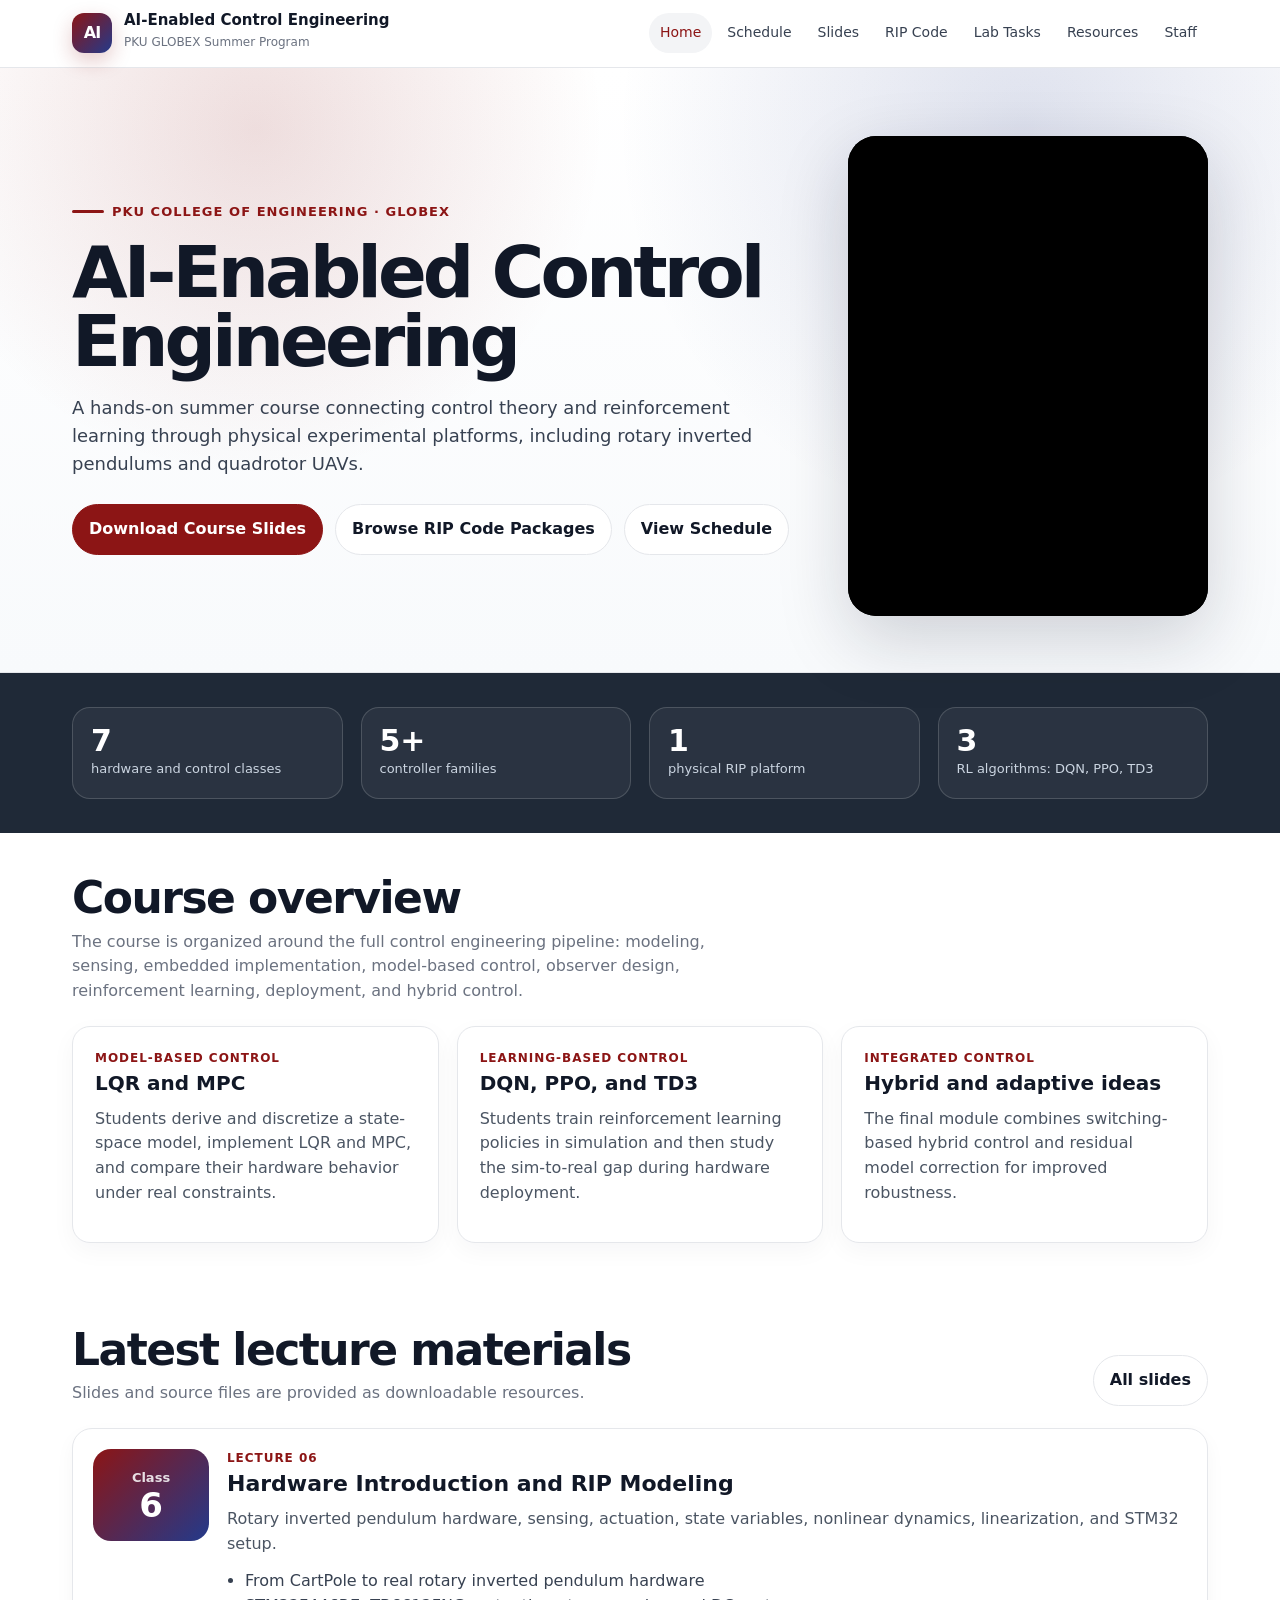
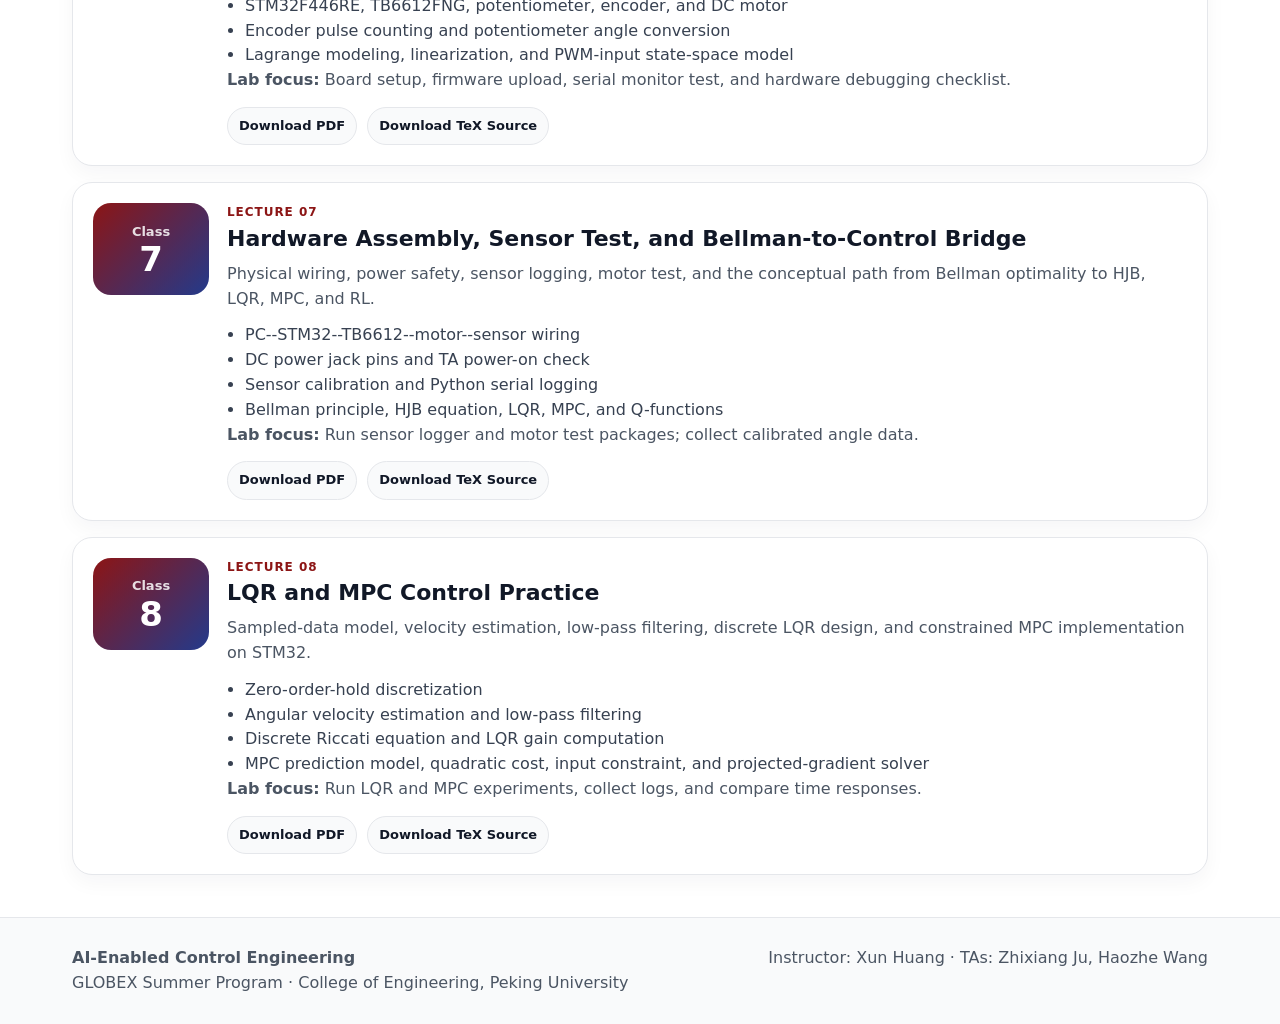
==== index.html @ 056799bc "Initial course website" ====
<!doctype html>
<html lang="en">
<head>
  <meta charset="utf-8">
  <meta name="viewport" content="width=device-width, initial-scale=1">
  <title>Home · AI-Enabled Control Engineering</title>
  <meta name="description" content="Course website for AI-Enabled Control Engineering, PKU College of Engineering GLOBEX Summer Program.">
  <link rel="stylesheet" href="assets/css/styles.css">

  <style>
    .hero-inner {
      display: grid;
      grid-template-columns: minmax(0, 1.15fr) 360px;
      gap: 56px;
      align-items: center;
    }

    .hero-visual {
      width: 360px;
      max-width: 100%;
      justify-self: end;
      border-radius: 28px;
      overflow: hidden;
      background: #000;
      box-shadow: 0 24px 70px rgba(15, 23, 42, 0.18);
    }

    .hero-video {
      display: block;
      width: 100%;
      aspect-ratio: 3 / 4;
      object-fit: cover;
      background: #000;
    }

    @media (max-width: 900px) {
      .hero-inner {
        grid-template-columns: 1fr;
        gap: 32px;
      }

      .hero-visual {
        width: 320px;
        justify-self: center;
      }
    }
  </style>
</head>

<body>

<header class="site-header">
  <nav class="nav">
    <a class="brand" href="index.html" aria-label="Course home">
      <span class="brand-mark">AI</span>
      <span class="brand-text">
        <strong>AI-Enabled Control Engineering</strong>
        <span>PKU GLOBEX Summer Program</span>
      </span>
    </a>

    <div class="nav-links">
      <a href="index.html">Home</a>
      <a href="schedule.html">Schedule</a>
      <a href="lectures.html">Slides</a>
      <a href="code.html">RIP Code</a>
      <a href="tasks.html">Lab Tasks</a>
      <a href="resources.html">Resources</a>
      <a href="staff.html">Staff</a>
    </div>
  </nav>
</header>

<section class="hero">
  <div class="hero-inner">

    <div>
      <div class="eyebrow">PKU College of Engineering · GLOBEX</div>

      <h1>AI-Enabled Control Engineering</h1>

      <p>
        A hands-on summer course connecting control theory and reinforcement learning
        through physical experimental platforms, including rotary inverted pendulums
        and quadrotor UAVs.
      </p>

      <div class="hero-actions">
        <a class="btn primary" href="lectures.html">Download Course Slides</a>
        <a class="btn" href="code.html">Browse RIP Code Packages</a>
        <a class="btn" href="schedule.html">View Schedule</a>
      </div>
    </div>

    <div class="hero-visual">
      <video
        class="hero-video"
        src="assets/vd/RIP_site.mp4"
        autoplay
        muted
        loop
        playsinline
        preload="auto">
      </video>
    </div>

  </div>
</section>

<section class="feature-strip">
  <div class="container stats">

    <div class="stat">
      <strong>7</strong>
      <span>hardware and control classes</span>
    </div>

    <div class="stat">
      <strong>5+</strong>
      <span>controller families</span>
    </div>

    <div class="stat">
      <strong>1</strong>
      <span>physical RIP platform</span>
    </div>

    <div class="stat">
      <strong>3</strong>
      <span>RL algorithms: DQN, PPO, TD3</span>
    </div>

  </div>
</section>

<main class="container">

  <div class="section-head">
    <div>
      <h2>Course overview</h2>
      <p>
        The course is organized around the full control engineering pipeline:
        modeling, sensing, embedded implementation, model-based control, observer design,
        reinforcement learning, deployment, and hybrid control.
      </p>
    </div>
  </div>

  <div class="grid cards">

    <article class="card">
      <div class="kicker">Model-based control</div>
      <h3>LQR and MPC</h3>
      <p>
        Students derive and discretize a state-space model, implement LQR and MPC,
        and compare their hardware behavior under real constraints.
      </p>
    </article>

    <article class="card">
      <div class="kicker">Learning-based control</div>
      <h3>DQN, PPO, and TD3</h3>
      <p>
        Students train reinforcement learning policies in simulation and then study
        the sim-to-real gap during hardware deployment.
      </p>
    </article>

    <article class="card">
      <div class="kicker">Integrated control</div>
      <h3>Hybrid and adaptive ideas</h3>
      <p>
        The final module combines switching-based hybrid control and residual model
        correction for improved robustness.
      </p>
    </article>

  </div>

</main>

<section class="container">

  <div class="section-head">
    <div>
      <h2>Latest lecture materials</h2>
      <p>Slides and source files are provided as downloadable resources.</p>
    </div>

    <a class="btn" href="lectures.html">All slides</a>
  </div>

  <div class="timeline" data-home-lectures></div>

</section>

<footer class="footer">
  <div class="container">
    <div>
      <strong>AI-Enabled Control Engineering</strong><br>
      GLOBEX Summer Program · College of Engineering, Peking University
    </div>

    <div>
      Instructor: Xun Huang · TAs: Zhixiang Ju, Haozhe Wang
    </div>
  </div>
</footer>

<script src="assets/js/course-data.js"></script>
<script src="assets/js/main.js"></script>

</body>
</html>
---- assets/css/styles.css ----
:root {
  --pku-red: #8c1515;
  --pku-dark: #1f2937;
  --pku-ink: #111827;
  --muted: #6b7280;
  --line: #e5e7eb;
  --soft: #f8fafc;
  --card: #ffffff;
  --blue: #233a8b;
  --gold: #c28f2c;
  --radius: 18px;
  --shadow: 0 18px 45px rgba(15, 23, 42, 0.10);
}
* { box-sizing: border-box; }
html { scroll-behavior: smooth; }
body { margin: 0; font-family: Inter, ui-sans-serif, system-ui, -apple-system, BlinkMacSystemFont, "Segoe UI", sans-serif; color: var(--pku-ink); background: #fff; line-height: 1.55; }
a { color: inherit; text-decoration: none; }
img { max-width: 100%; display: block; }
.site-header { position: sticky; top: 0; z-index: 50; background: rgba(255,255,255,0.94); border-bottom: 1px solid var(--line); backdrop-filter: blur(16px); }
.nav { max-width: 1180px; margin: 0 auto; padding: 13px 22px; display: flex; align-items: center; justify-content: space-between; gap: 18px; }
.brand { display: flex; align-items: center; gap: 12px; min-width: 260px; }
.brand-mark { width: 40px; height: 40px; border-radius: 12px; background: linear-gradient(135deg, var(--pku-red), var(--blue)); color: white; display:grid; place-items:center; font-weight: 900; letter-spacing: -1px; box-shadow: 0 8px 20px rgba(140,21,21,.22); }
.brand-text strong { display: block; line-height: 1.05; font-size: 15px; }
.brand-text span { color: var(--muted); font-size: 12px; }
.nav-links { display: flex; align-items: center; gap: 4px; flex-wrap: wrap; justify-content: flex-end; }
.nav-links a { padding: 9px 11px; border-radius: 999px; font-size: 14px; color: #374151; }
.nav-links a:hover, .nav-links a.active { background: #f3f4f6; color: var(--pku-red); }
.hero { background: radial-gradient(circle at 20% 10%, rgba(140,21,21,.14), transparent 30%), radial-gradient(circle at 80% 10%, rgba(35,58,139,.15), transparent 35%), linear-gradient(180deg, #fff, #f8fafc); border-bottom: 1px solid var(--line); }
.hero-inner { max-width: 1180px; margin: 0 auto; padding: 68px 22px 56px; display: grid; grid-template-columns: 1.15fr .85fr; gap: 36px; align-items: center; }
.eyebrow { display: inline-flex; align-items: center; gap: 8px; color: var(--pku-red); font-weight: 800; font-size: 13px; letter-spacing: .08em; text-transform: uppercase; }
.eyebrow::before { content: ""; width: 32px; height: 3px; border-radius: 99px; background: var(--pku-red); }
h1 { font-size: clamp(38px, 7vw, 72px); line-height: .96; margin: 16px 0 18px; letter-spacing: -0.055em; }
.hero p { font-size: 18px; color: #374151; max-width: 720px; }
.hero-card { background: rgba(255,255,255,.88); border: 1px solid var(--line); border-radius: 28px; box-shadow: var(--shadow); overflow: hidden; }
.hero-card img { width: 100%; max-height: 310px; object-fit: contain; background: white; padding: 22px; }
.hero-card-body { padding: 22px; border-top: 1px solid var(--line); }
.hero-card-body h3 { margin: 0 0 8px; }
.hero-actions { display:flex; gap: 12px; flex-wrap: wrap; margin-top: 26px; }
.btn { display: inline-flex; align-items: center; justify-content: center; gap: 8px; padding: 12px 16px; border-radius: 999px; font-weight: 800; border: 1px solid var(--line); background: #fff; }
.btn.primary { background: var(--pku-red); color: #fff; border-color: var(--pku-red); }
.btn:hover { transform: translateY(-1px); box-shadow: 0 10px 20px rgba(15,23,42,.08); }
.container { max-width: 1180px; margin: 0 auto; padding: 42px 22px; }
.section-head { display:flex; justify-content:space-between; align-items:end; gap: 16px; margin-bottom: 22px; }
.section-head h2 { font-size: clamp(28px, 4vw, 44px); line-height: 1.05; letter-spacing: -.035em; margin: 0; }
.section-head p { color: var(--muted); max-width: 680px; margin: 8px 0 0; }
.grid { display: grid; gap: 18px; }
.grid.cards { grid-template-columns: repeat(3, minmax(0, 1fr)); }
.grid.two { grid-template-columns: repeat(2, minmax(0, 1fr)); }
.card { background: var(--card); border: 1px solid var(--line); border-radius: var(--radius); padding: 22px; box-shadow: 0 8px 25px rgba(15,23,42,.04); }
.card h3 { margin: 0 0 8px; font-size: 20px; }
.card p { color: #4b5563; margin: 0 0 14px; }
.kicker { color: var(--pku-red); font-size: 12px; font-weight: 900; letter-spacing: .08em; text-transform: uppercase; }
.pill-row { display:flex; flex-wrap: wrap; gap: 8px; margin-top: 14px; }
.pill { background: #f3f4f6; border: 1px solid #e5e7eb; color: #374151; border-radius: 999px; padding: 6px 9px; font-size: 12px; font-weight: 700; }
.feature-strip { background: var(--pku-dark); color: #fff; }
.feature-strip .container { padding-block: 34px; }
.stats { display:grid; grid-template-columns: repeat(4, minmax(0,1fr)); gap: 18px; }
.stat { border: 1px solid rgba(255,255,255,.16); border-radius: 18px; padding: 18px; background: rgba(255,255,255,.05); }
.stat strong { display:block; font-size: 30px; line-height:1; }
.stat span { color: #cbd5e1; font-size: 13px; }
.timeline { position: relative; display: grid; gap: 16px; }
.lecture-card { display:grid; grid-template-columns: 116px 1fr; gap: 18px; align-items:start; background: #fff; border: 1px solid var(--line); border-radius: 20px; padding: 20px; box-shadow: 0 8px 20px rgba(15,23,42,.04); }
.lecture-no { background: linear-gradient(135deg, var(--pku-red), var(--blue)); color: white; border-radius: 18px; min-height: 92px; display:flex; flex-direction:column; justify-content:center; align-items:center; font-weight: 900; }
.lecture-no span { font-size: 13px; opacity:.85; }
.lecture-no strong { font-size: 34px; line-height:1; }
.lecture-card h3 { margin: 0 0 6px; font-size: 22px; }
.lecture-card p { margin: 0 0 12px; color: #4b5563; }
ul.clean { margin: 10px 0 0; padding-left: 18px; color: #374151; }
.downloads { display:flex; flex-wrap: wrap; gap: 10px; margin-top: 14px; }
.downloads a { border: 1px solid var(--line); border-radius: 999px; padding: 8px 11px; font-size: 13px; font-weight: 800; background: #f9fafb; }
.downloads a:hover { color: var(--pku-red); background: #fff7ed; }
.table-wrap { overflow-x:auto; border: 1px solid var(--line); border-radius: 18px; }
table { width: 100%; border-collapse: collapse; background: #fff; }
th, td { padding: 14px 16px; border-bottom: 1px solid var(--line); text-align: left; vertical-align: top; }
th { background: #f9fafb; color: #374151; font-size: 13px; text-transform: uppercase; letter-spacing: .04em; }
tr:last-child td { border-bottom: none; }
.notice { background: #fff7ed; border: 1px solid #fed7aa; color: #7c2d12; border-radius: 16px; padding: 16px 18px; }
.staff-grid { display:grid; grid-template-columns: 1fr 1fr; gap: 18px; }
.person { display:flex; gap: 16px; align-items:center; }
.avatar { width: 58px; height:58px; border-radius: 18px; background: linear-gradient(135deg, var(--pku-red), var(--blue)); color:white; display:grid; place-items:center; font-weight:900; }
.footer { border-top: 1px solid var(--line); background: #f9fafb; color: #4b5563; }
.footer .container { padding-block: 28px; display:flex; justify-content:space-between; gap:18px; flex-wrap:wrap; }
pre, code { font-family: ui-monospace, SFMono-Regular, Menlo, Consolas, monospace; }
pre { background: #111827; color: #e5e7eb; border-radius: 16px; padding: 16px; overflow:auto; }
@media (max-width: 860px) {
  .hero-inner, .grid.cards, .grid.two, .staff-grid, .stats { grid-template-columns: 1fr; }
  .section-head { display:block; }
  .lecture-card { grid-template-columns: 1fr; }
  .lecture-no { min-height: 68px; flex-direction: row; gap: 8px; justify-content:flex-start; padding-left: 18px; }
  .brand { min-width:auto; }
  .nav { align-items:flex-start; flex-direction:column; }
  .nav-links { justify-content:flex-start; }
}
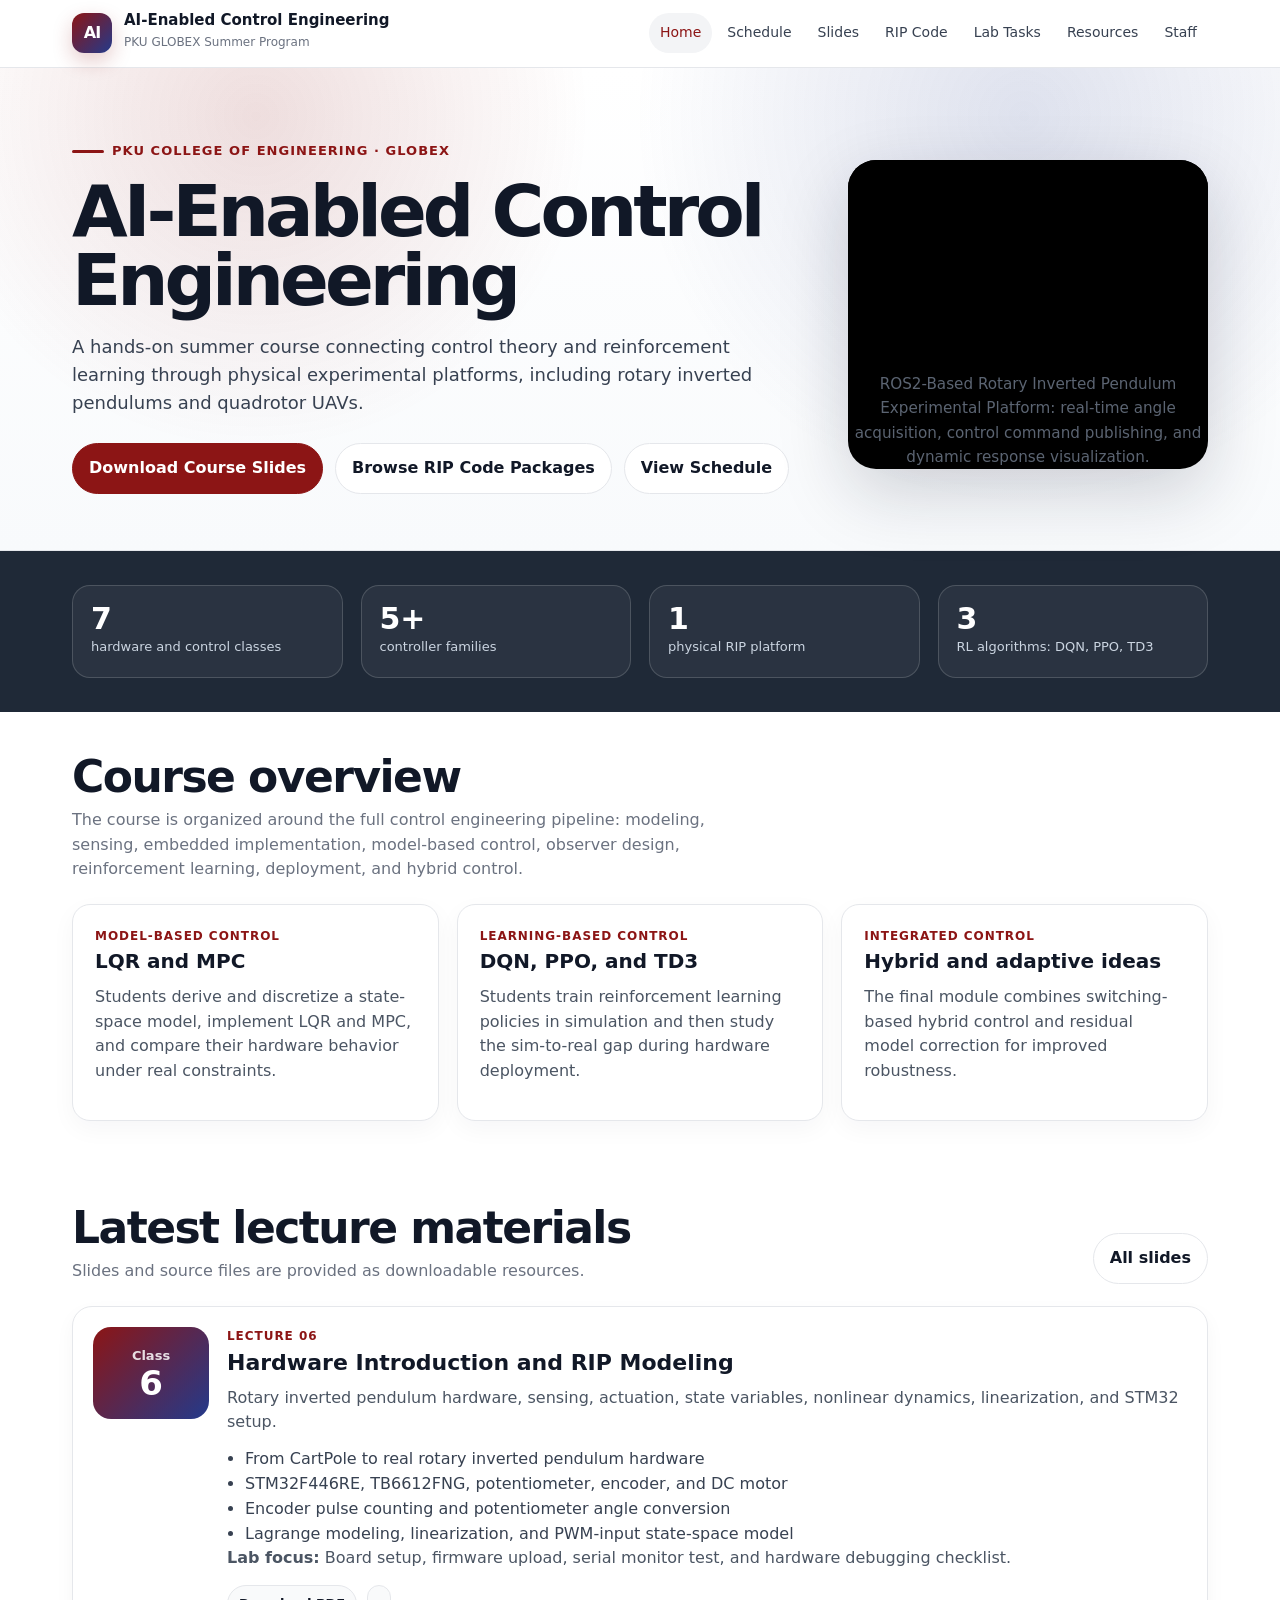
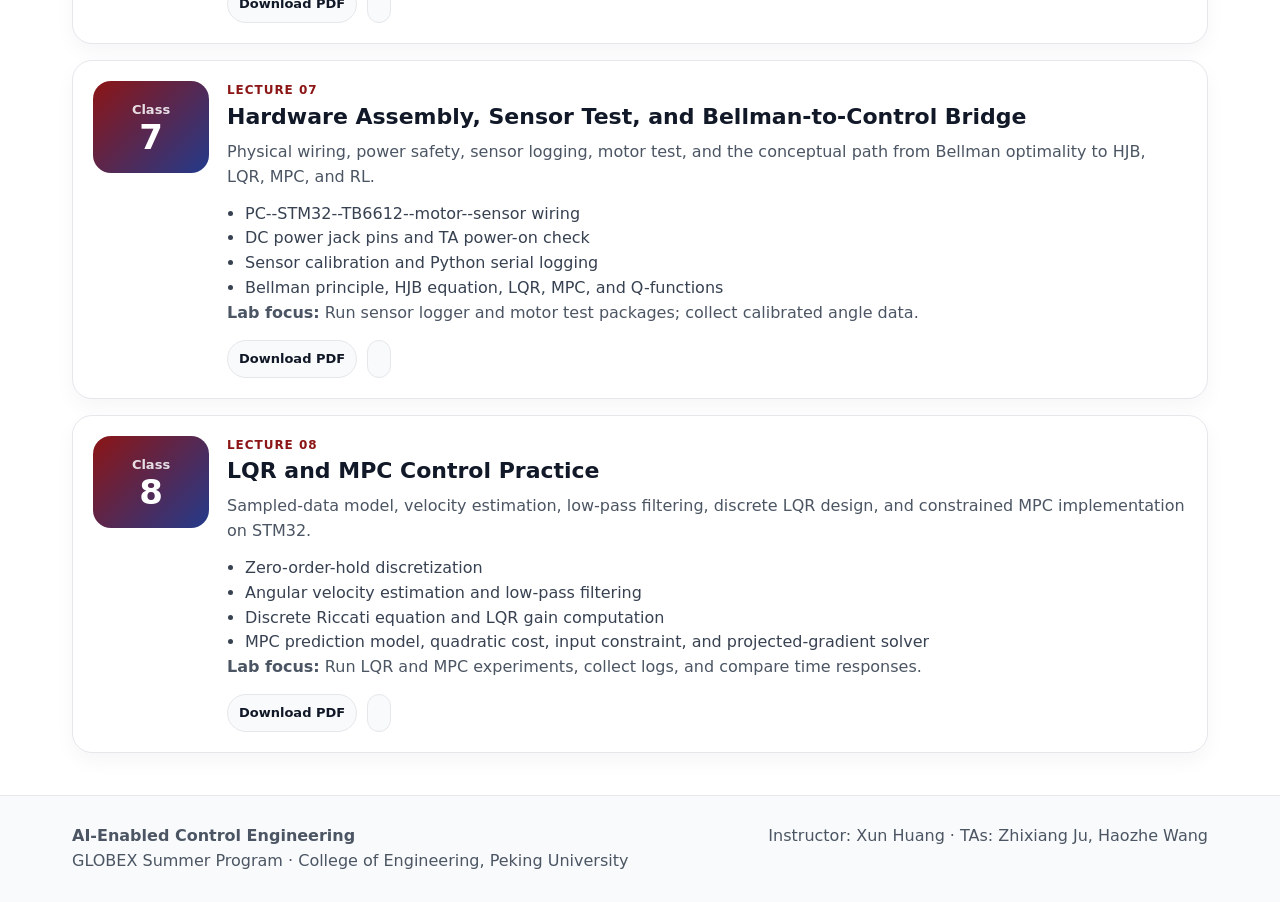
==== commit f89bae90: "Upload English course materials and code packages" ====
--- a/index.html
+++ b/index.html
@@ -95,13 +95,17 @@
     <div class="hero-visual">
       <video
         class="hero-video"
-        src="assets/vd/RIP_site.mp4"
+        src="assets/vd/ROSRIP_site.mp4"
         autoplay
         muted
         loop
         playsinline
-        preload="auto">
+        preload="auto" style="width:100%; aspect-ratio:862/483; object-fit:cover; display:block; border-radius:18px;">
       </video>
+<p class="hero-video-caption" style="margin:10px 0 0; text-align:center; font-size:0.95rem; color:#5b6472; line-height:1.6;">
+  ROS2-Based Rotary Inverted Pendulum Experimental Platform: real-time angle acquisition, control command publishing, and dynamic response visualization.
+</p>
+
     </div>
 
   </div>
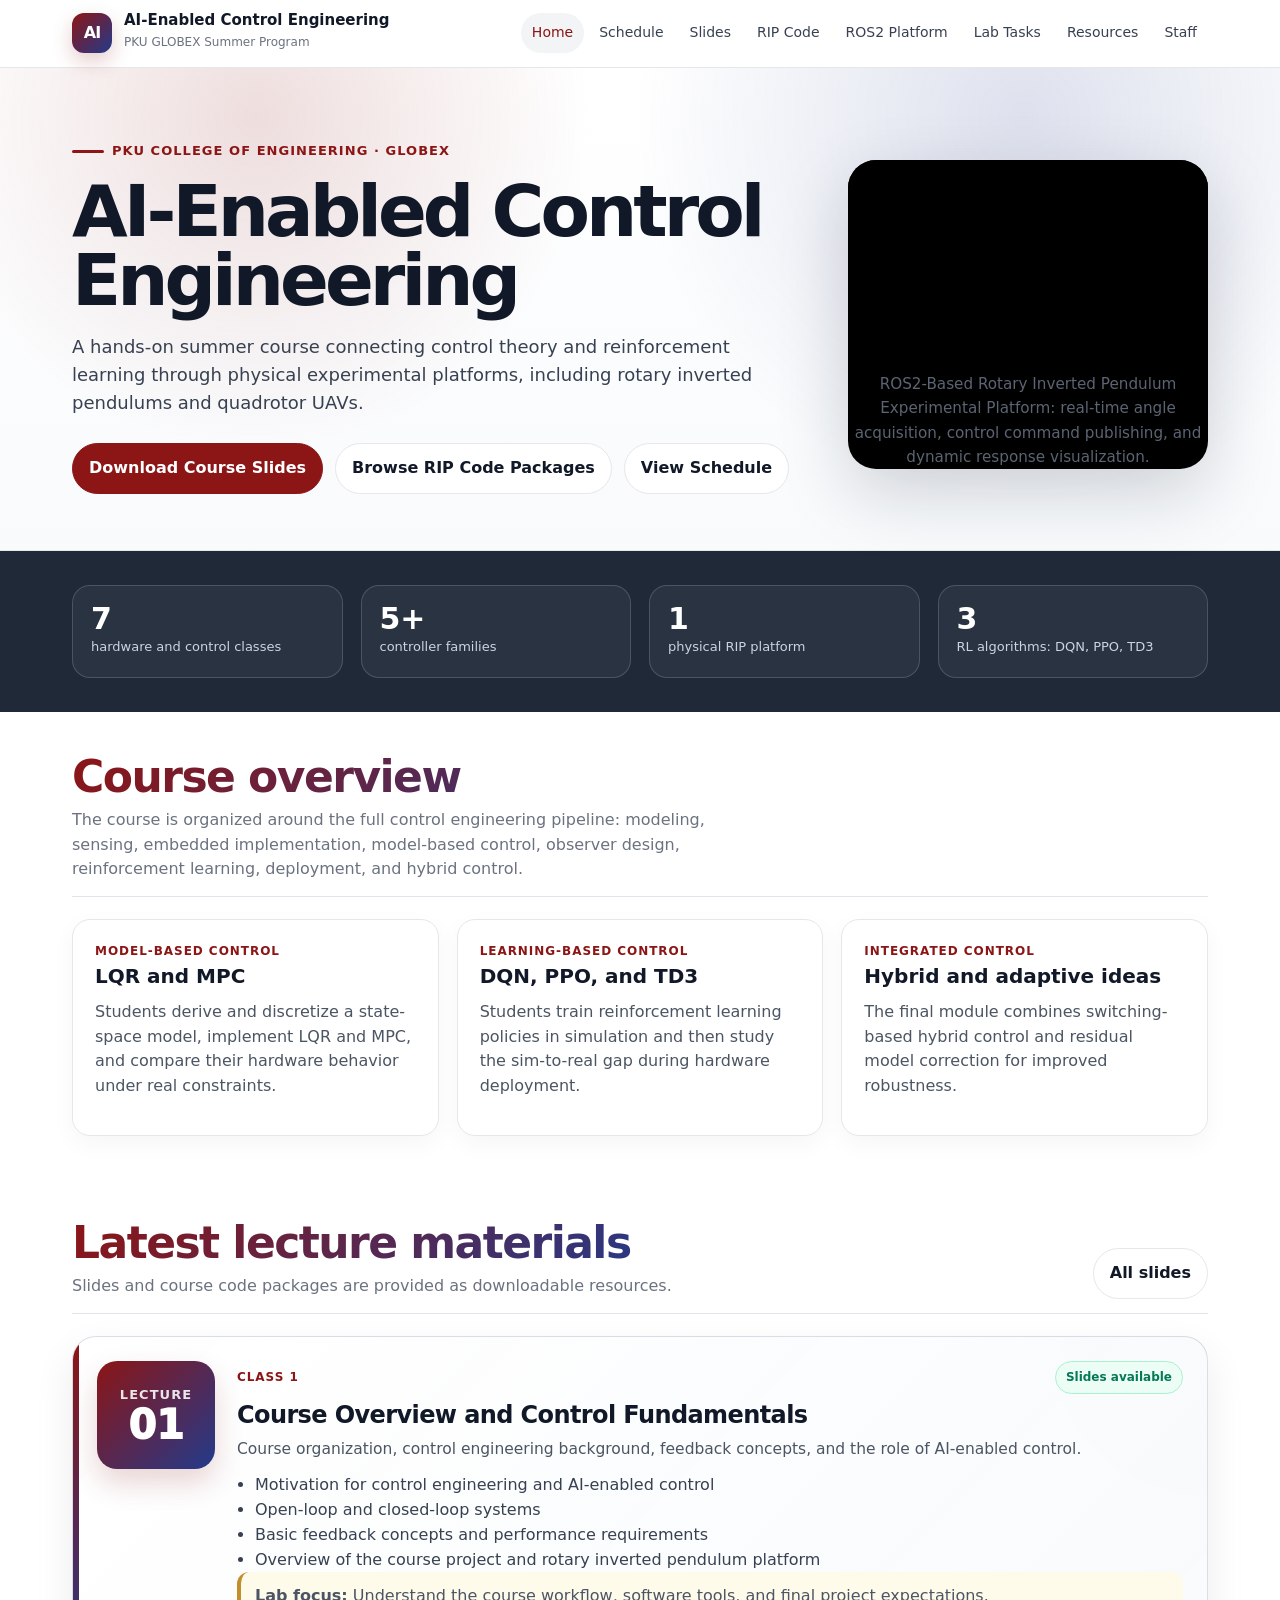
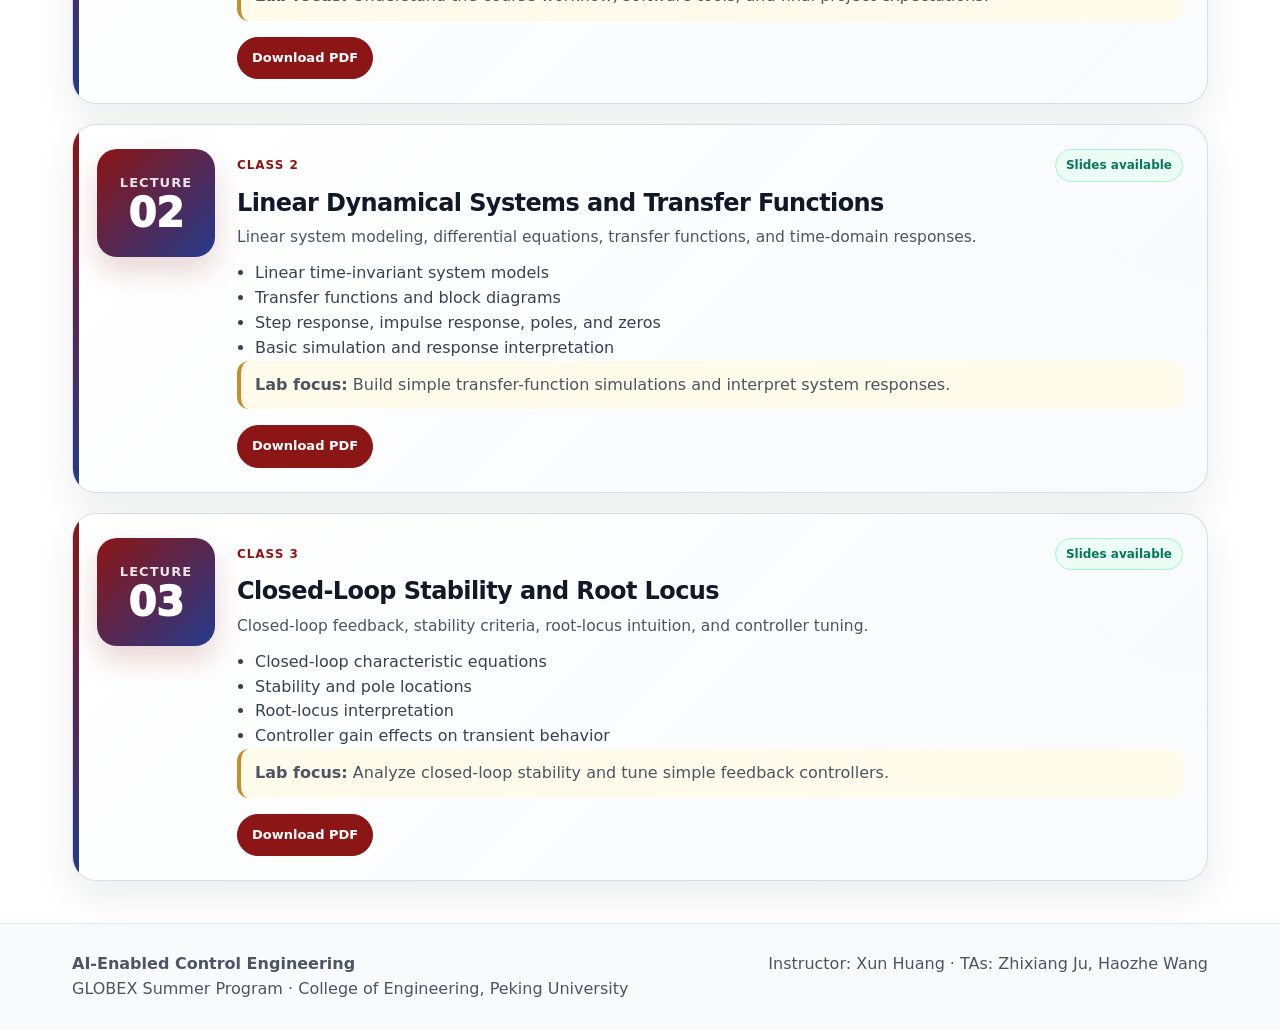
==== commit 6c587307: "Update RIPLAB website" ====
--- a/index.html
+++ b/index.html
@@ -64,6 +64,7 @@
       <a href="schedule.html">Schedule</a>
       <a href="lectures.html">Slides</a>
       <a href="code.html">RIP Code</a>
+      <a href="ros2-platform.html">ROS2 Platform</a>
       <a href="tasks.html">Lab Tasks</a>
       <a href="resources.html">Resources</a>
       <a href="staff.html">Staff</a>
@@ -188,7 +189,7 @@
   <div class="section-head">
     <div>
       <h2>Latest lecture materials</h2>
-      <p>Slides and source files are provided as downloadable resources.</p>
+      <p>Slides and course code packages are provided as downloadable resources.</p>
     </div>
 
     <a class="btn" href="lectures.html">All slides</a>
--- a/assets/css/styles.css
+++ b/assets/css/styles.css
@@ -92,3 +92,522 @@
   .nav { align-items:flex-start; flex-direction:column; }
   .nav-links { justify-content:flex-start; }
 }
+
+/* ===== 2026 course material redesign ===== */
+
+.timeline {
+  display: grid;
+  gap: 20px;
+}
+
+.lecture-card.modern {
+  position: relative;
+  overflow: hidden;
+  display: grid;
+  grid-template-columns: 118px 1fr;
+  gap: 22px;
+  padding: 24px;
+  border-radius: 24px;
+  border: 1px solid rgba(148, 163, 184, 0.35);
+  background:
+    linear-gradient(135deg, rgba(255,255,255,0.98), rgba(248,250,252,0.96)),
+    radial-gradient(circle at 100% 0%, rgba(140,21,21,0.10), transparent 30%);
+  box-shadow: 0 16px 40px rgba(15, 23, 42, 0.08);
+}
+
+.lecture-card.modern::before {
+  content: "";
+  position: absolute;
+  inset: 0 auto 0 0;
+  width: 6px;
+  background: linear-gradient(180deg, var(--pku-red), var(--blue));
+}
+
+.lecture-card.modern.is-pending {
+  background:
+    repeating-linear-gradient(
+      -45deg,
+      rgba(248,250,252,0.98),
+      rgba(248,250,252,0.98) 12px,
+      rgba(241,245,249,0.98) 12px,
+      rgba(241,245,249,0.98) 24px
+    );
+  opacity: 0.92;
+}
+
+.lecture-card.modern.is-pending::before {
+  background: #cbd5e1;
+}
+
+.lecture-no {
+  background: linear-gradient(135deg, var(--pku-red), var(--blue));
+  color: white;
+  border-radius: 20px;
+  min-height: 108px;
+  display: flex;
+  flex-direction: column;
+  justify-content: center;
+  align-items: center;
+  box-shadow: 0 14px 28px rgba(140, 21, 21, 0.18);
+}
+
+.is-pending .lecture-no {
+  background: linear-gradient(135deg, #94a3b8, #64748b);
+  box-shadow: none;
+}
+
+.lecture-no span {
+  font-size: 13px;
+  font-weight: 800;
+  opacity: 0.88;
+  text-transform: uppercase;
+  letter-spacing: 0.08em;
+}
+
+.lecture-no strong {
+  font-size: 40px;
+  line-height: 1;
+  font-weight: 950;
+}
+
+.lecture-main h3,
+.code-card.modern h3 {
+  margin: 8px 0 8px;
+  font-size: 24px;
+  line-height: 1.15;
+  letter-spacing: -0.025em;
+}
+
+.lecture-focus,
+.code-card.modern p {
+  color: #475569;
+  font-size: 15.5px;
+  margin-bottom: 14px;
+}
+
+.lecture-topline,
+.code-card-head {
+  display: flex;
+  align-items: center;
+  justify-content: space-between;
+  gap: 12px;
+  flex-wrap: wrap;
+}
+
+.status {
+  display: inline-flex;
+  align-items: center;
+  border-radius: 999px;
+  padding: 6px 10px;
+  font-size: 12px;
+  font-weight: 850;
+  border: 1px solid transparent;
+}
+
+.status.ready {
+  background: #ecfdf5;
+  color: #047857;
+  border-color: #a7f3d0;
+}
+
+.status.pending {
+  background: #f1f5f9;
+  color: #64748b;
+  border-color: #cbd5e1;
+}
+
+.lab-line {
+  margin: 14px 0 0;
+  padding: 12px 14px;
+  border-left: 4px solid var(--gold);
+  background: #fffbeb;
+  border-radius: 12px;
+  color: #475569;
+}
+
+.downloads {
+  display: flex;
+  flex-wrap: wrap;
+  gap: 10px;
+  margin-top: 16px;
+}
+
+.download-btn,
+.downloads a {
+  display: inline-flex;
+  align-items: center;
+  justify-content: center;
+  border-radius: 999px;
+  padding: 10px 14px;
+  font-size: 13px;
+  font-weight: 850;
+  border: 1px solid var(--pku-red);
+  background: var(--pku-red);
+  color: white;
+  transition: transform 0.15s ease, box-shadow 0.15s ease;
+}
+
+.download-btn:hover,
+.downloads a:hover {
+  transform: translateY(-1px);
+  box-shadow: 0 12px 22px rgba(140, 21, 21, 0.18);
+  background: #7a1010;
+  color: white;
+}
+
+.download-btn.disabled {
+  cursor: not-allowed;
+  border-color: #cbd5e1;
+  background: #e2e8f0;
+  color: #64748b;
+  box-shadow: none;
+}
+
+.grid.cards[data-code] {
+  grid-template-columns: repeat(2, minmax(0, 1fr));
+}
+
+.code-card.modern {
+  position: relative;
+  padding: 24px;
+  border-radius: 24px;
+  border: 1px solid rgba(148, 163, 184, 0.35);
+  background:
+    radial-gradient(circle at 100% 0%, rgba(35,58,139,0.10), transparent 32%),
+    #ffffff;
+  box-shadow: 0 16px 40px rgba(15, 23, 42, 0.07);
+}
+
+.code-card.modern::before {
+  content: "</>";
+  position: absolute;
+  right: 22px;
+  bottom: 16px;
+  color: rgba(35, 58, 139, 0.08);
+  font-size: 56px;
+  font-weight: 950;
+  letter-spacing: -0.08em;
+}
+
+.pill-row {
+  display: flex;
+  flex-wrap: wrap;
+  gap: 8px;
+  margin: 14px 0 4px;
+}
+
+.pill {
+  background: #f8fafc;
+  border: 1px solid #e2e8f0;
+  color: #334155;
+  border-radius: 999px;
+  padding: 6px 10px;
+  font-size: 12px;
+  font-weight: 750;
+}
+
+.section-head {
+  padding-bottom: 14px;
+  border-bottom: 1px solid rgba(148, 163, 184, 0.28);
+}
+
+.section-head h2 {
+  background: linear-gradient(135deg, var(--pku-red), var(--blue));
+  -webkit-background-clip: text;
+  background-clip: text;
+  color: transparent;
+}
+
+@media (max-width: 860px) {
+  .lecture-card.modern {
+    grid-template-columns: 1fr;
+  }
+
+  .lecture-no {
+    min-height: 72px;
+    flex-direction: row;
+    justify-content: flex-start;
+    padding-left: 20px;
+    gap: 10px;
+  }
+
+  .grid.cards[data-code] {
+    grid-template-columns: 1fr;
+  }
+}
+
+/* ===== layout fix for 1--15 course pages ===== */
+html, body {
+  overflow-x: hidden;
+}
+
+.container,
+.page,
+main {
+  max-width: 1180px;
+  margin-left: auto;
+  margin-right: auto;
+  box-sizing: border-box;
+}
+
+.page {
+  padding-left: 22px;
+  padding-right: 22px;
+}
+
+.timeline,
+.grid.cards,
+.schedule-panel,
+.table-wrap {
+  width: 100%;
+  max-width: 100%;
+  box-sizing: border-box;
+}
+
+.lecture-card.modern,
+.code-card.modern {
+  max-width: 100%;
+  box-sizing: border-box;
+}
+
+.lecture-topline,
+.code-card-head {
+  justify-content: flex-start;
+}
+
+.lecture-topline .status,
+.code-card-head .status {
+  margin-left: auto;
+}
+
+.table-wrap {
+  overflow-x: auto;
+}
+
+.schedule-table {
+  width: 100%;
+  border-collapse: separate;
+  border-spacing: 0 12px;
+}
+
+.schedule-table th {
+  text-align: left;
+  padding: 12px 14px;
+  font-size: 13px;
+  color: #64748b;
+  text-transform: uppercase;
+  letter-spacing: 0.04em;
+}
+
+.schedule-table td {
+  background: #ffffff;
+  padding: 16px 14px;
+  border-top: 1px solid rgba(148, 163, 184, 0.28);
+  border-bottom: 1px solid rgba(148, 163, 184, 0.28);
+  vertical-align: top;
+  color: #334155;
+}
+
+.schedule-table td:first-child {
+  border-left: 1px solid rgba(148, 163, 184, 0.28);
+  border-radius: 16px 0 0 16px;
+  color: var(--pku-red);
+  white-space: nowrap;
+}
+
+.schedule-table td:last-child {
+  border-right: 1px solid rgba(148, 163, 184, 0.28);
+  border-radius: 0 16px 16px 0;
+  white-space: nowrap;
+}
+
+@media (max-width: 860px) {
+  .page {
+    padding-left: 14px;
+    padding-right: 14px;
+  }
+
+  .schedule-table {
+    min-width: 920px;
+  }
+}
+
+
+/* ===== ros2-platform-page ===== */
+.ros2-page {
+  max-width: 1120px;
+}
+
+.ros2-hero {
+  position: relative;
+  overflow: hidden;
+  border-radius: 30px;
+  padding: 42px;
+  margin-bottom: 28px;
+  color: #0f172a;
+  border: 1px solid rgba(148, 163, 184, 0.30);
+  background:
+    radial-gradient(circle at 92% 12%, rgba(35,58,139,0.20), transparent 34%),
+    linear-gradient(135deg, #ffffff 0%, #f8fafc 58%, #fff7ed 100%);
+  box-shadow: 0 20px 54px rgba(15, 23, 42, 0.10);
+}
+
+.ros2-hero h1 {
+  max-width: 820px;
+  margin: 10px 0 14px;
+  font-size: clamp(36px, 6vw, 64px);
+  line-height: 0.96;
+  letter-spacing: -0.055em;
+  color: var(--pku-red);
+}
+
+.ros2-hero .lead {
+  max-width: 820px;
+  color: #475569;
+  font-size: 18px;
+  line-height: 1.7;
+}
+
+.download-btn.ghost {
+  background: #ffffff;
+  color: var(--pku-red);
+  border-color: rgba(140, 21, 21, 0.35);
+}
+
+.ros2-grid {
+  display: grid;
+  grid-template-columns: repeat(2, minmax(0, 1fr));
+  gap: 18px;
+  margin: 26px 0;
+}
+
+.ros2-card,
+.ros2-section {
+  border: 1px solid rgba(148, 163, 184, 0.30);
+  background: #ffffff;
+  border-radius: 24px;
+  padding: 24px;
+  box-shadow: 0 14px 36px rgba(15, 23, 42, 0.06);
+}
+
+.ros2-card h2,
+.ros2-section h2 {
+  margin: 0 0 12px;
+  color: #111827;
+  letter-spacing: -0.025em;
+}
+
+.ros2-card p,
+.ros2-section p,
+.steps li {
+  color: #475569;
+  line-height: 1.68;
+}
+
+.ros2-section {
+  margin: 22px 0;
+}
+
+.module-list {
+  display: grid;
+  grid-template-columns: repeat(2, minmax(0, 1fr));
+  gap: 14px;
+}
+
+.module-list article {
+  border-radius: 18px;
+  padding: 18px;
+  background: #f8fafc;
+  border: 1px solid rgba(226, 232, 240, 0.95);
+}
+
+.module-list h3 {
+  margin: 0 0 8px;
+  color: var(--pku-red);
+}
+
+.flow {
+  display: grid;
+  grid-template-columns: 1fr auto 1fr auto 1fr auto 1fr;
+  align-items: center;
+  gap: 10px;
+  margin: 18px 0;
+}
+
+.flow div {
+  min-height: 84px;
+  border-radius: 18px;
+  background: linear-gradient(135deg, #f8fafc, #eef2ff);
+  border: 1px solid rgba(148, 163, 184, 0.28);
+  padding: 16px;
+  font-weight: 900;
+  color: #0f172a;
+}
+
+.flow small {
+  display: block;
+  margin-top: 6px;
+  font-weight: 650;
+  color: #64748b;
+}
+
+.flow span {
+  color: var(--pku-red);
+  font-weight: 950;
+  font-size: 24px;
+}
+
+.steps {
+  padding-left: 22px;
+}
+
+.steps li {
+  margin: 14px 0;
+}
+
+pre {
+  overflow-x: auto;
+  border-radius: 16px;
+  padding: 14px 16px;
+  background: #0f172a;
+  color: #e5e7eb;
+}
+
+code {
+  border-radius: 7px;
+  padding: 2px 6px;
+  background: #f1f5f9;
+  color: #8c1515;
+  font-weight: 700;
+}
+
+pre code {
+  background: transparent;
+  color: inherit;
+  padding: 0;
+}
+
+.warning-panel {
+  border-color: rgba(217, 119, 6, 0.30);
+  background: linear-gradient(135deg, #fffbeb, #ffffff);
+}
+
+@media (max-width: 900px) {
+  .ros2-grid,
+  .module-list {
+    grid-template-columns: 1fr;
+  }
+
+  .flow {
+    grid-template-columns: 1fr;
+  }
+
+  .flow span {
+    text-align: center;
+    transform: rotate(90deg);
+  }
+
+  .ros2-hero {
+    padding: 28px;
+  }
+}
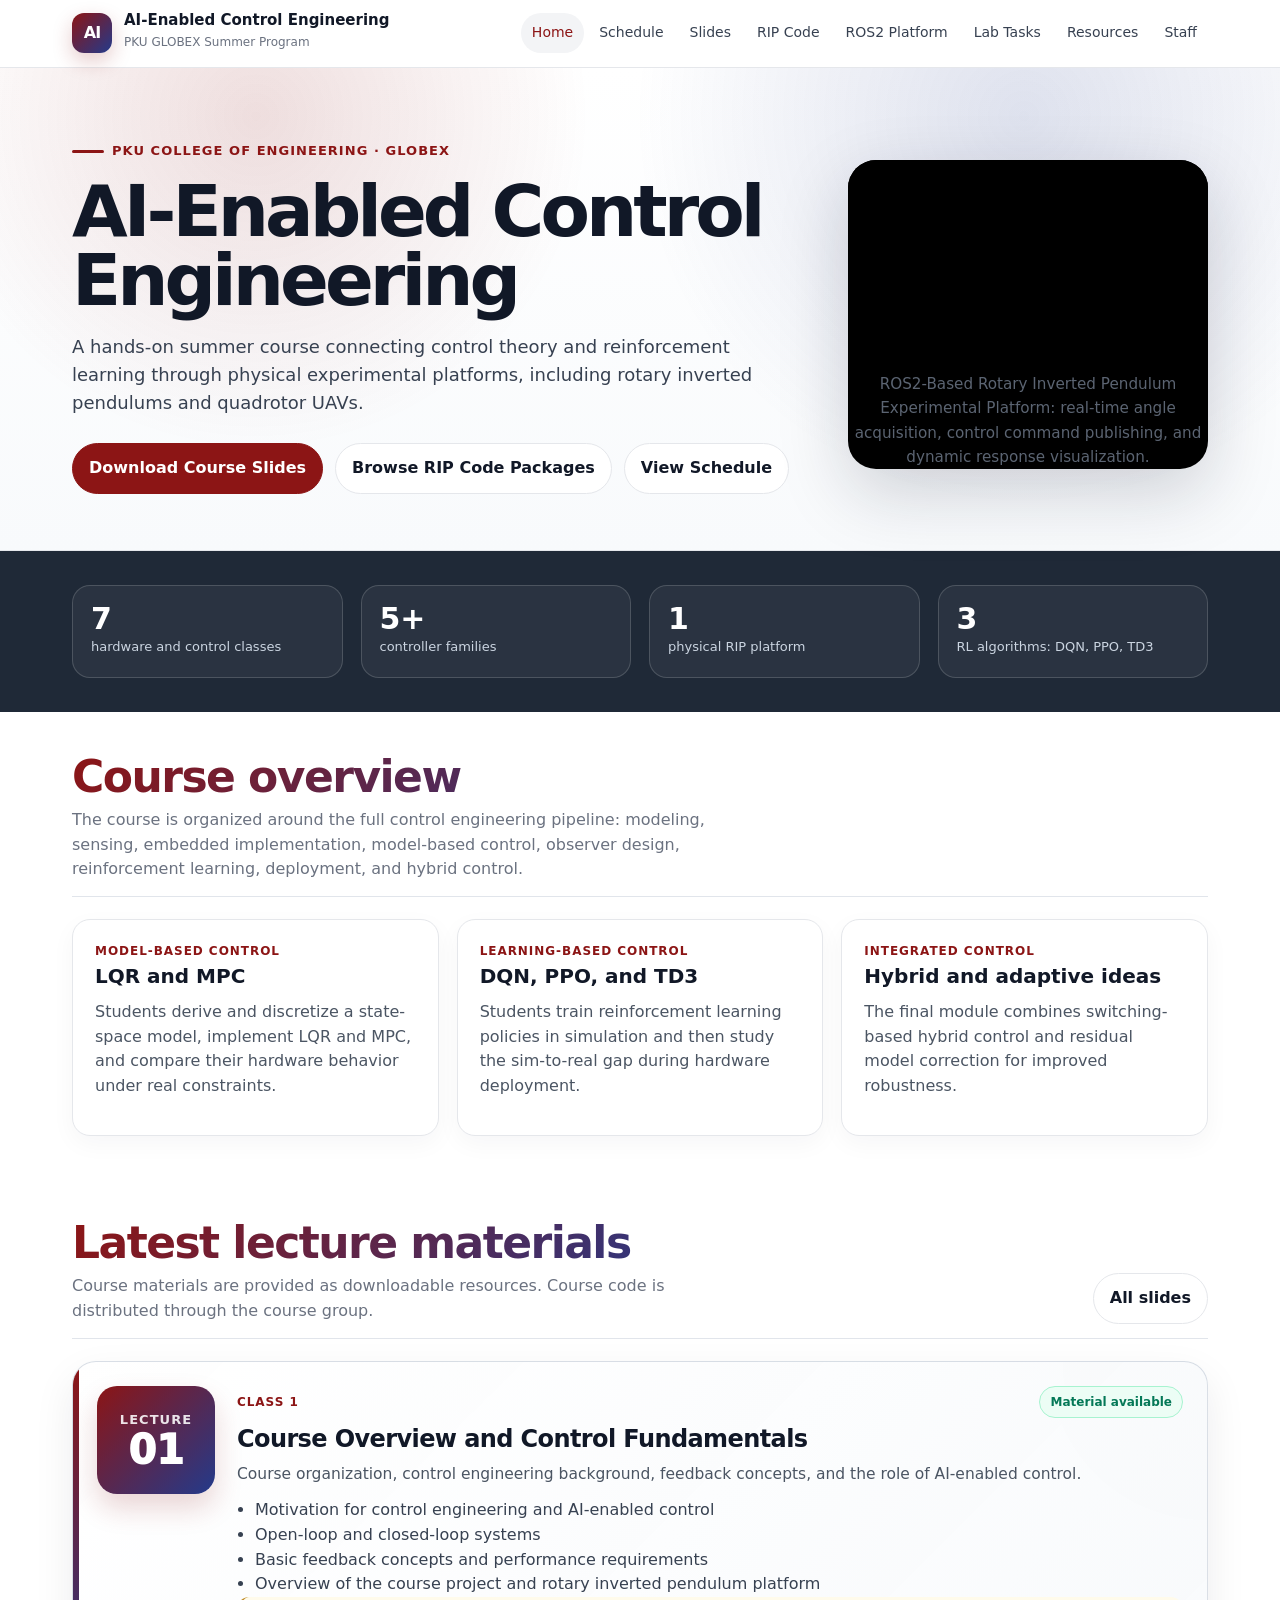
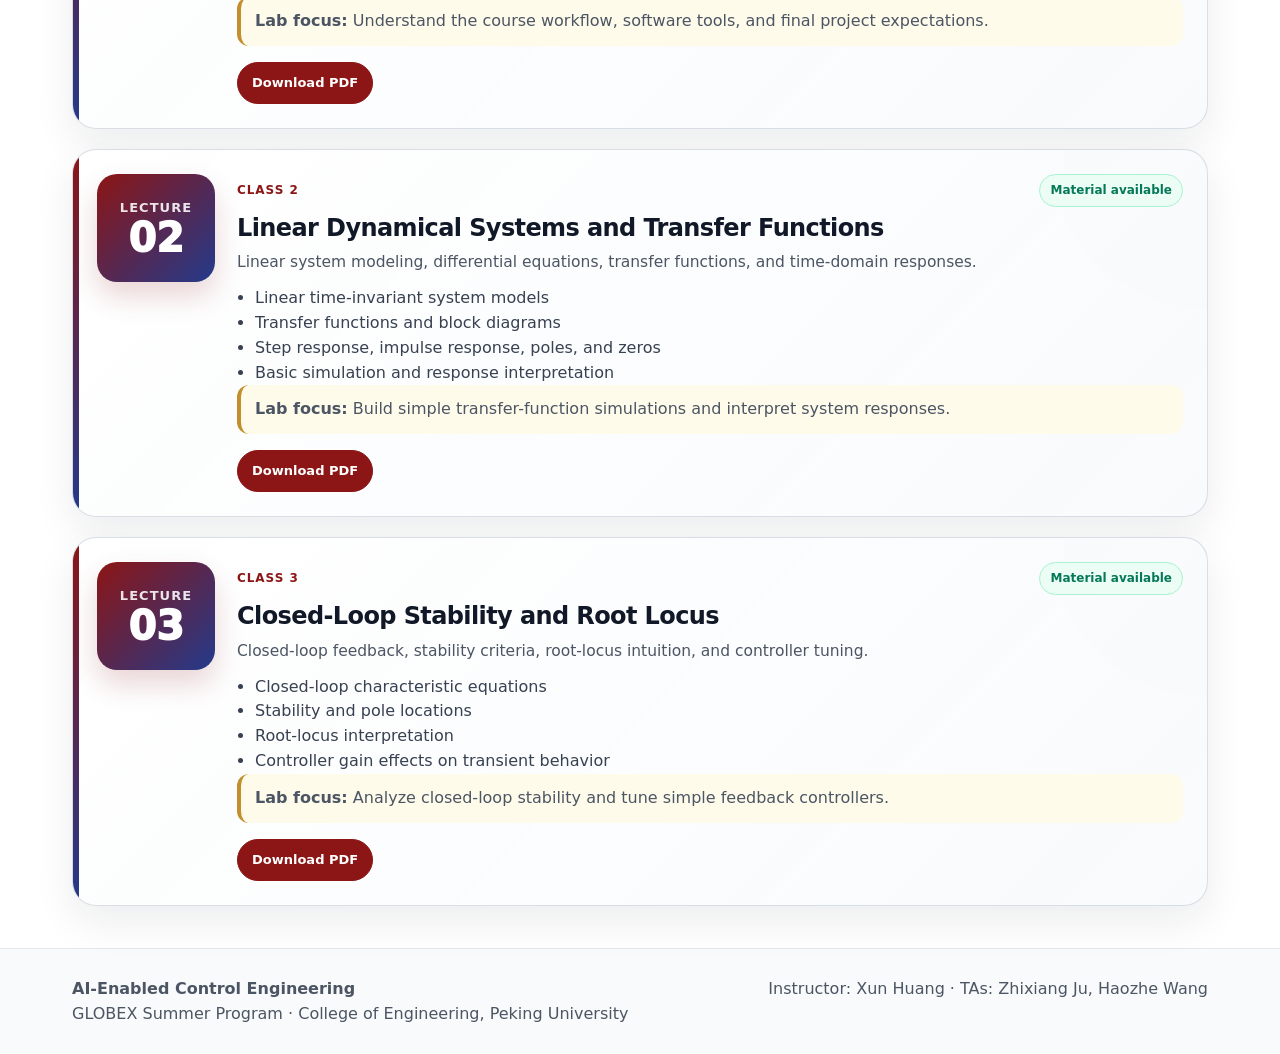
==== commit a65ab8f4: "Update RIP course manuals, report templates, and theory supplement" ====
--- a/index.html
+++ b/index.html
@@ -189,7 +189,7 @@
   <div class="section-head">
     <div>
       <h2>Latest lecture materials</h2>
-      <p>Slides and course code packages are provided as downloadable resources.</p>
+      <p>Course materials are provided as downloadable resources. Course code is distributed through the course group.</p>
     </div>
 
     <a class="btn" href="lectures.html">All slides</a>
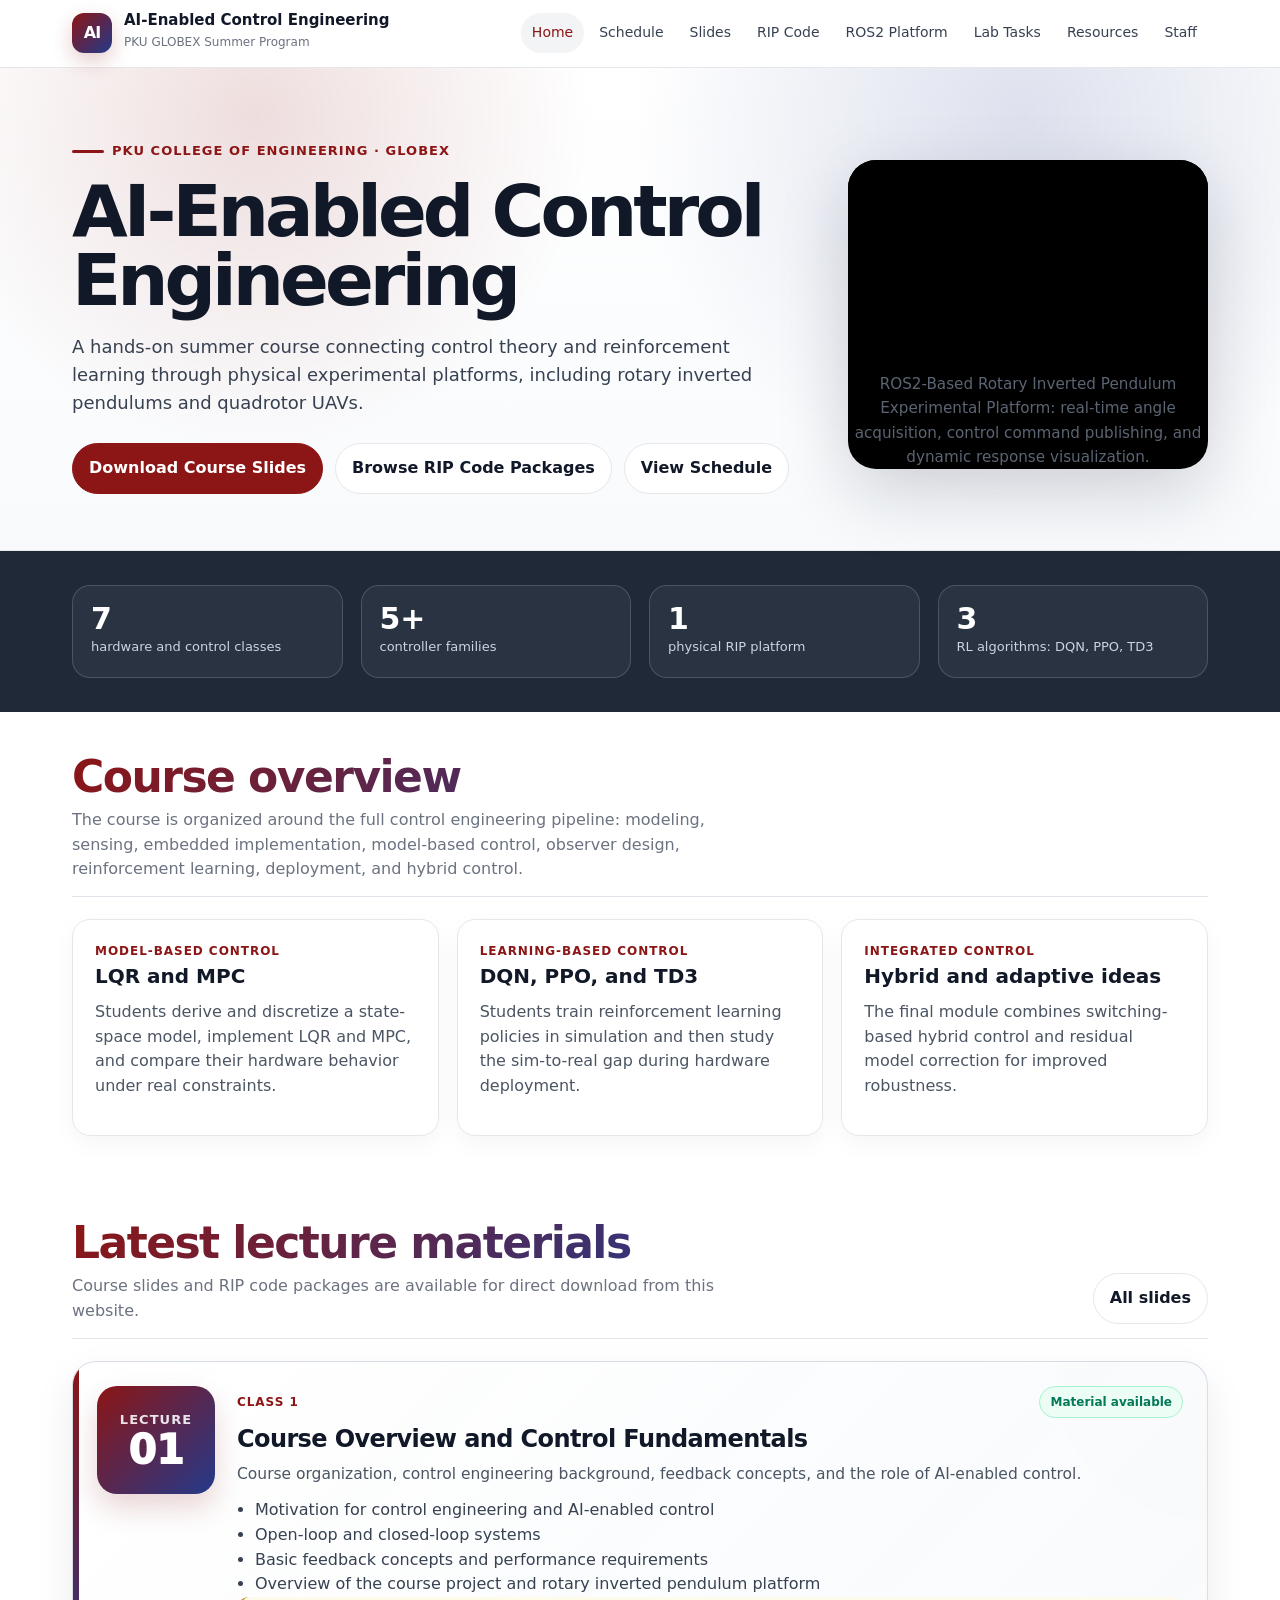
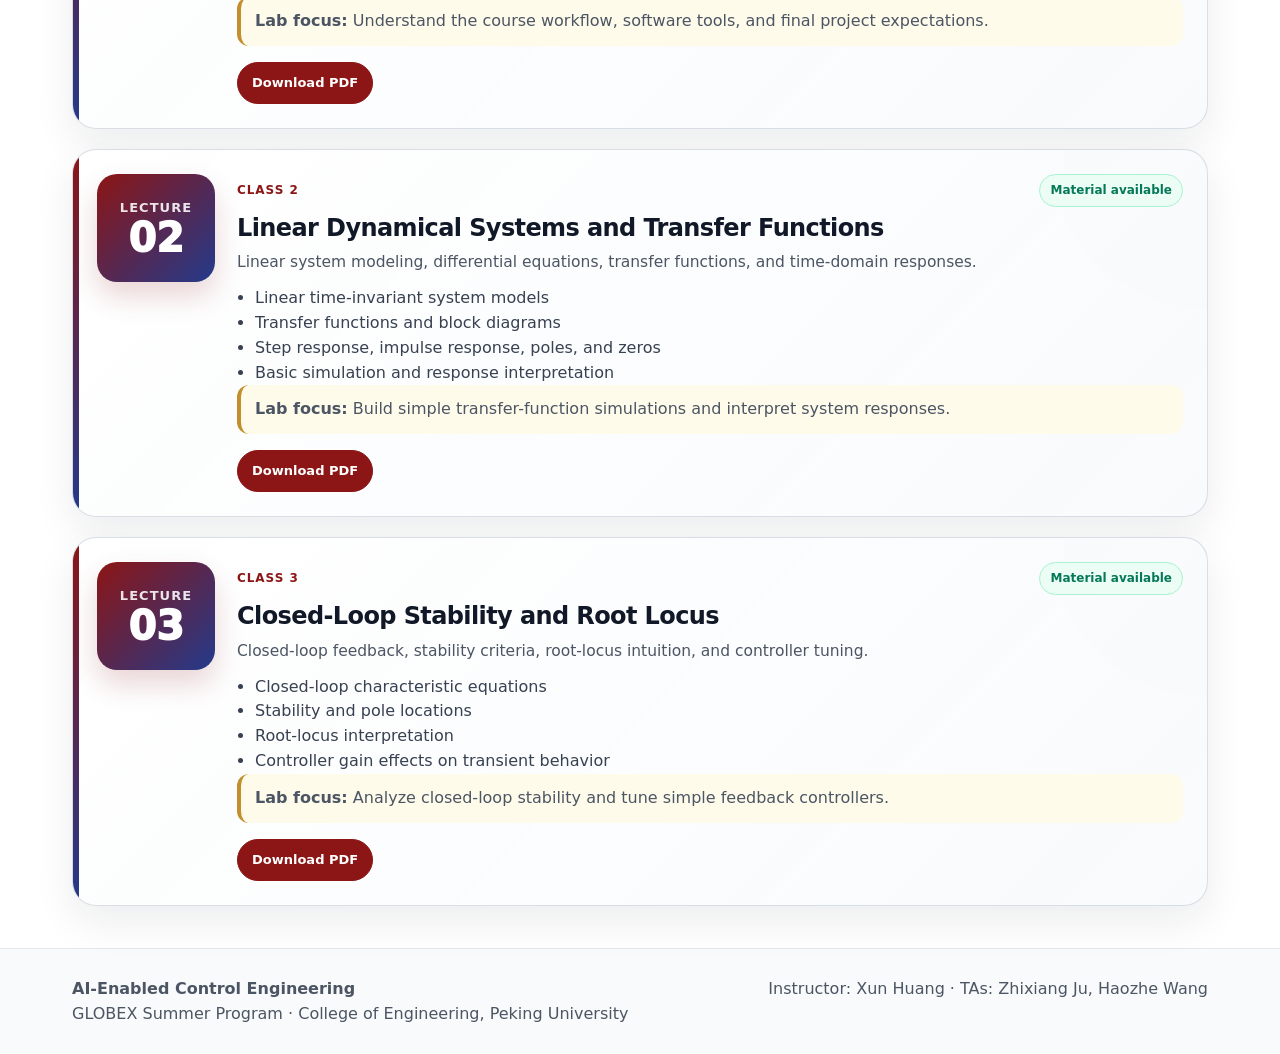
==== commit ff2e52e6: "Publish direct RIP code downloads by class" ====
--- a/index.html
+++ b/index.html
@@ -189,7 +189,7 @@
   <div class="section-head">
     <div>
       <h2>Latest lecture materials</h2>
-      <p>Course materials are provided as downloadable resources. Course code is distributed through the course group.</p>
+      <p>Course slides and RIP code packages are available for direct download from this website.</p>
     </div>
 
     <a class="btn" href="lectures.html">All slides</a>
@@ -216,4 +216,4 @@
 <script src="assets/js/main.js"></script>
 
 </body>
-</html>+</html>
